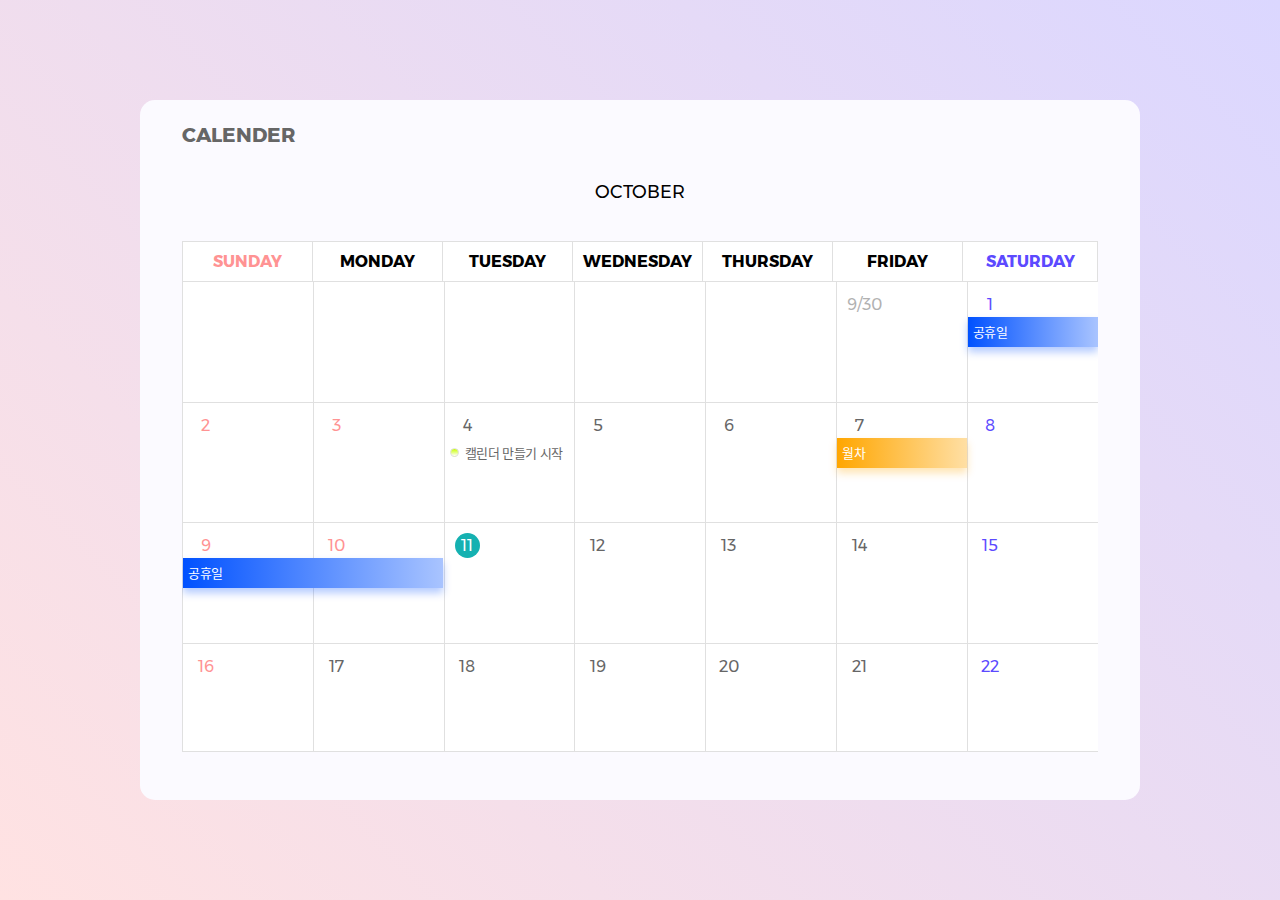
==== calender.html @ e6b6ffdd "commit" ====
<!DOCTYPE html>
<html lang="ko">
<head>
    <meta charset="UTF-8">
    <title>table 예약 캘린더</title>
    <link rel="stylesheet" href="css/style.min.css">
</head>
<body>
    <div class="wrap">
        <div class="inner">
            <h1 class="title">CALENDER</h1>
            <p class="month">OCTOBER</p>
            <table summary="calender">
                <caption>calender</caption>
                <thead>
                    <tr>
                        <th scope="col">SUNDAY</th>
                        <th scope="col">MONDAY</th>
                        <th scope="col">TUESDAY</th>
                        <th scope="col">WEDNESDAY</th>
                        <th scope="col">THURSDAY</th>
                        <th scope="col">FRIDAY</th>
                        <th scope="col">SATURDAY</th>
                    </tr>
                </thead>
                <tbody>
                    <tr>
                        <td></td>
                        <td></td>
                        <td></td>
                        <td></td>
                        <td></td>
                        <td><div><span class="outmonth">9/30</span></div></td>
                        <td>
                            <div class="schedule">
                                <span>1</span>
                                <a href="#none" class="schedule_label day_1">
                                    <p class="type_03">공휴일</p>
                                    <div class="schedule_info">
                                        <p class="schedule_title">공휴일</p>
                                        <p class="date">2022-10-09 ~ 2022-10-10</p>
                                        <span class="note">NOTE</span>
                                        <textarea placeholder="메모를 입력하세요."></textarea>
                                    </div>
                                </a>
                            </div>
                        </td>
                    </tr>
                    <tr>
                        <td><div><span>2</span></div></td>
                        <td>
                            <div>
                                <span class="holiday">3</span>
                            </div>
                        </td>
                        <td>
                            <div class="schedule">
                                <span>4</span>
                                <a href="#none" class="schedule_label day_1">
                                    <p class="type_01">캘린더 만들기 시작</p>
                                    <div class="schedule_info">
                                        <p class="schedule_title">캘린더 만들기 시작</p>
                                        <p class="date">2022-10-04 15:30PM</p>
                                        <span class="note">NOTE</span>
                                        <textarea placeholder="메모를 입력하세요."></textarea>
                                    </div>
                                </a>
                            </div>
                        </td>
                        <td><div><span>5</span></div></td>
                        <td><div><span>6</span></div></td>
                        <td>
                            <div class="schedule">
                                <span>7</span>
                                <a href="#none" class="schedule_label day_1">
                                    <p class="type_02">월차</p>
                                    <div class="schedule_info">
                                        <p class="schedule_title">월차</p>
                                        <p class="date">2022-10-07</p>
                                        <span class="note">NOTE</span>
                                        <textarea placeholder="메모를 입력하세요."></textarea>
                                    </div>
                                </a>
                            </div>
                        </td>
                        <td><div><span>8</span></div></td>
                    </tr>
                    <tr>
                        <td>
                            <div class="schedule">
                                <span>9</span>
                                <a href="#none" class="schedule_label day_2">
                                    <p class="type_03">공휴일</p>
                                    <div class="schedule_info">
                                        <p class="schedule_title">공휴일</p>
                                        <p class="date">2022-10-09 ~ 2022-10-10</p>
                                        <span class="note">NOTE</span>
                                        <textarea placeholder="메모를 입력하세요."></textarea>
                                    </div>
                                </a>
                            </div>
                        </td>
                        <td><div><span class="holiday">10</span></div></td>
                        <td><div><span class="today">11</span></div></td>
                        <td><div><span>12</span></div></td>
                        <td><div><span>13</span></div></td>
                        <td><div><span>14</span></div></td>
                        <td><div><span>15</span></div></td>
                    </tr>
                    <tr>
                        <td><div><span>16</span></div></td>
                        <td><div><span>17</span></div></td>
                        <td><div><span>18</span></div></td>
                        <td><div><span>19</span></div></td>
                        <td><div><span>20</span></div></td>
                        <td><div><span>21</span></div></td>
                        <td><div><span>22</span></div></td>
                    </tr>
                    <tr>
                        <td><div><span>23</span></div></td>
                        <td><div><span>24</span></div></td>
                        <td>
                            <div class="schedule">
                                <span>25</span>
                                <a href="#none" class="schedule_label day_5">
                                    <p class="type_04">아무말</p>
                                    <div class="schedule_info">
                                        <p class="schedule_title">아무말</p>
                                        <p class="date">2022-10-25 ~ 2022-10-31</p>
                                        <span class="note">NOTE</span>
                                        <textarea placeholder="메모를 입력하세요."></textarea>
                                    </div>
                                </a>
                            </div>
                        </td>
                        <td><div><span>26</span></div></td>
                        <td><div><span>27</span></div></td>
                        <td><div><span>28</span></div></td>
                        <td><div><span>29</span></div></td>
                    </tr>
                    <tr>
                        <td>
                            <div class="schedule">
                                <span>30</span>
                                <a href="#none" class="schedule_label day_2">
                                    <p class="type_04">아무말</p>
                                    <div class="schedule_info">
                                        <p class="schedule_title">아무말</p>
                                        <p class="date">2022-10-25 ~ 2022-10-31</p>
                                        <span class="note">NOTE</span>
                                        <textarea placeholder="메모를 입력하세요."></textarea>
                                    </div>
                                </a>
                            </div>
                        </td>
                        <td><div><span>31</span></div></td>
                        <td><div><span class="outmonth">11/1</span></div></td>
                        <td></td>
                        <td></td>
                        <td></td>
                        <td></td>
                    </tr>
                </tbody>
            </table>
        </div>
    </div>
    <script src="js/jquery.min.js"></script>
    <script src="js/script.js"></script>
</body>
</html>
---- css/style.min.css ----
@font-face{font-family:"Montserrat";font-style:normal;font-weight:100;src:url("../fonts/Montserrat-Thin.ttf") format("truetype")}@font-face{font-family:"Montserrat";font-style:normal;font-weight:200;src:url("../fonts/Montserrat-ExtraLight.ttf") format("truetype")}@font-face{font-family:"Montserrat";font-style:normal;font-weight:300;src:url("../fonts/Montserrat-Light.ttf") format("truetype")}@font-face{font-family:"Montserrat";font-style:normal;font-weight:400;src:url("../fonts/Montserrat-Regular.ttf") format("truetype")}@font-face{font-family:"Montserrat";font-style:normal;font-weight:500;src:url("../fonts/Montserrat-Medium.ttf") format("truetype")}@font-face{font-family:"Montserrat";font-style:normal;font-weight:600;src:url("../fonts/Montserrat-SemiBold.ttf") format("truetype")}@font-face{font-family:"Montserrat";font-style:normal;font-weight:700;src:url("../fonts/Montserrat-Bold.ttf") format("truetype")}@font-face{font-family:"Montserrat";font-style:normal;font-weight:800;src:url("../fonts/Montserrat-ExtraBold.ttf") format("truetype")}@font-face{font-family:"Montserrat";font-style:normal;font-weight:900;src:url("../fonts/Montserrat-Black.ttf") format("truetype")}@font-face{font-family:"NotoSansKR";font-style:normal;font-weight:100;src:url("../fonts/NotoSansKR-Thin.woff") format("woff")}@font-face{font-family:"NotoSansKR";font-style:normal;font-weight:300;src:url("../fonts/NotoSansKR-Light.woff") format("woff")}@font-face{font-family:"NotoSansKR";font-style:normal;font-weight:400;src:url("../fonts/NotoSansKR-Regular.woff") format("woff")}@font-face{font-family:"NotoSansKR";font-style:normal;font-weight:500;src:url("../fonts/NotoSansKR-Medium.woff") format("woff")}@font-face{font-family:"NotoSansKR";font-style:normal;font-weight:700;src:url("../fonts/NotoSansKR-Bold.woff") format("woff")}@font-face{font-family:"NotoSansKR";font-style:normal;font-weight:900;src:url("../fonts/NotoSansKR-Black.woff") format("woff")}*{box-sizing:border-box}html,body,div,span,applet,object,iframe,h1,h2,h3,h4,h5,h6,p,blockquote,pre,a,abbr,acronym,address,big,cite,code,del,dfn,em,img,ins,kbd,q,s,samp,small,strike,strong,sub,sup,tt,var,b,u,i,center,dl,dt,dd,ol,ul,li,fieldset,form,label,legend,table,caption,tbody,tfoot,thead,tr,th,td,article,aside,canvas,details,embed,figure,figcaption,footer,header,hgroup,menu,nav,output,ruby,section,summary,time,mark,audio,video,::placeholder,input,select,option,textarea{margin:0;padding:0;border:0;font-family:"Montserrat","NotoSansKR",sans-serif;font-style:normal;vertical-align:baseline}article,aside,details,figcaption,figure,footer,header,hgroup,menu,nav,section{display:block}body{line-height:1;font-size:100%}ol,ul{list-style:none}blockquote,q{quotes:none}blockquote:before,blockquote:after,q:before,q:after{content:"";content:none}table{border-collapse:collapse;border-spacing:0;margin:0}a{text-decoration:none}input:focus,select:focus,textarea:focus{outline:none}.wrap{display:flex;align-items:center;justify-content:center;width:100%;min-width:1000px;height:100vh;background:linear-gradient(45deg, #ffe2e2, #dbd7ff)}.inner{width:1000px;height:700px;padding:25px 42px;background-color:#fbfaff;border-radius:15px;text-align:center}.title{padding-bottom:38px;color:#666;font-size:20px;text-align:left}.month{font-size:18px;padding-bottom:40px}table{width:100%;background-color:#fff}table caption{display:none}table th,table td{border:1px solid #e0e0e0;width:130px}table thead{display:table}table thead th{height:40px;padding:12px 0 0}table thead th:nth-child(1){color:#ff9393}table thead th:nth-child(7){width:135px;color:#5c4aff}tbody{display:block;overflow:auto;width:100%;height:470px;border-bottom:1px solid #e0e0e0}tbody tr{display:table;width:100%}tbody tr:last-child td{border-bottom:0}tbody tr:nth-last-child(1) .schedule_info,tbody tr:nth-last-child(2) .schedule_info{display:none;top:-215px}tbody tr:nth-last-child(1) .schedule_info::after,tbody tr:nth-last-child(2) .schedule_info::after{top:190px;left:20px;border:1px solid #e0e0e0;border-top:0;border-left:0}tbody td{height:120px;padding:10px;border-top:0;text-align:left}tbody td:nth-child(7){border-right:0}tbody td:nth-child(7) span{color:#5c4aff}tbody td:nth-child(7) .schedule_info{left:-80px}tbody td:nth-child(7) .schedule_info::after{left:165px}tbody td:nth-child(1) span{color:#ff9393}tbody::-webkit-scrollbar{width:5px;background-color:#dbd7ff}tbody::-webkit-scrollbar-thumb{height:30%;background:#b4acff;border-radius:10px}.holiday{color:#ff9393}span{display:inline-block;width:25px;height:25px;color:#666;line-height:25px;text-align:center}span.today{position:relative;border-radius:50%;color:#fff;background-color:#15b1b1}span.outmonth{width:100%;text-align:left;opacity:.5}.schedule{position:relative}.schedule .schedule_label{display:block;position:absolute;height:30px;left:-10px;font-size:13px;line-height:30px;letter-spacing:-0.35px}.schedule .schedule_label>p{color:#fff;padding:0 5px}.schedule .schedule_label>p.type_01{position:relative;padding:0 0 0 20px;color:#666}.schedule .schedule_label>p.type_01::before{position:absolute;content:"";width:7px;height:7px;left:5px;top:10px;border:1px solid #e0e0e0;border-radius:50%;background:linear-gradient(#c8ff00, #ffffff)}.schedule .schedule_label>p.type_02{background:linear-gradient(90deg, #ffa600, #ffdfa4);box-shadow:0 5px 8px rgba(255,166,0,.3)}.schedule .schedule_label>p.type_03{background:linear-gradient(90deg, #0051ff, #a9c4ff);box-shadow:0 5px 8px rgba(0,81,255,.3)}.schedule .schedule_label>p.type_04{background:linear-gradient(90deg, #5900ff, #d376ff);box-shadow:0 5px 8px rgba(89,0,255,.3)}.schedule .schedule_label.day_1{width:130px}.schedule .schedule_label.day_2{width:260px}.schedule .schedule_label.day_3{width:390px}.schedule .schedule_label.day_4{width:520px}.schedule .schedule_label.day_5{width:650px}.schedule .schedule_label.day_6{width:780px}.schedule .schedule_label.day_7{width:910px}.schedule .schedule_label:hover .schedule_info,.schedule .schedule_label:focus .schedule_info{display:block}.schedule .schedule_info{display:none;position:absolute;width:200px;height:200px;top:45px;left:10px;padding:20px 10px;border-radius:10px;border:1px solid #e0e0e0;color:#666;line-height:1;background-color:#fefefe;box-shadow:0 5px 8px rgba(0,0,0,.3);z-index:100}.schedule .schedule_info::after{content:"";position:absolute;width:15px;height:15px;top:-9px;left:20px;border:1px solid #e0e0e0;border-bottom:0;border-right:0;transform:rotate(45deg);background-color:#fefefe}.schedule .schedule_info .schedule_title{font-size:15px;font-weight:bold}.schedule .schedule_info .date{padding-top:5px;font-size:12px}.schedule .schedule_info .note{margin-top:10px;font-size:12px;font-weight:500;color:#666}.schedule .schedule_info textarea{width:100%;height:90px;padding:5px;border:1px solid #e0e0e0;font-size:12px;resize:none}.schedule .schedule_info textarea::placeholder{color:#999}.schedule .schedule_info textarea::-webkit-scrollbar{width:5px;background-color:#f1f1f1}.schedule .schedule_info textarea::-webkit-scrollbar-thumb{height:30%;background:#b6b6b6;border-radius:10px}
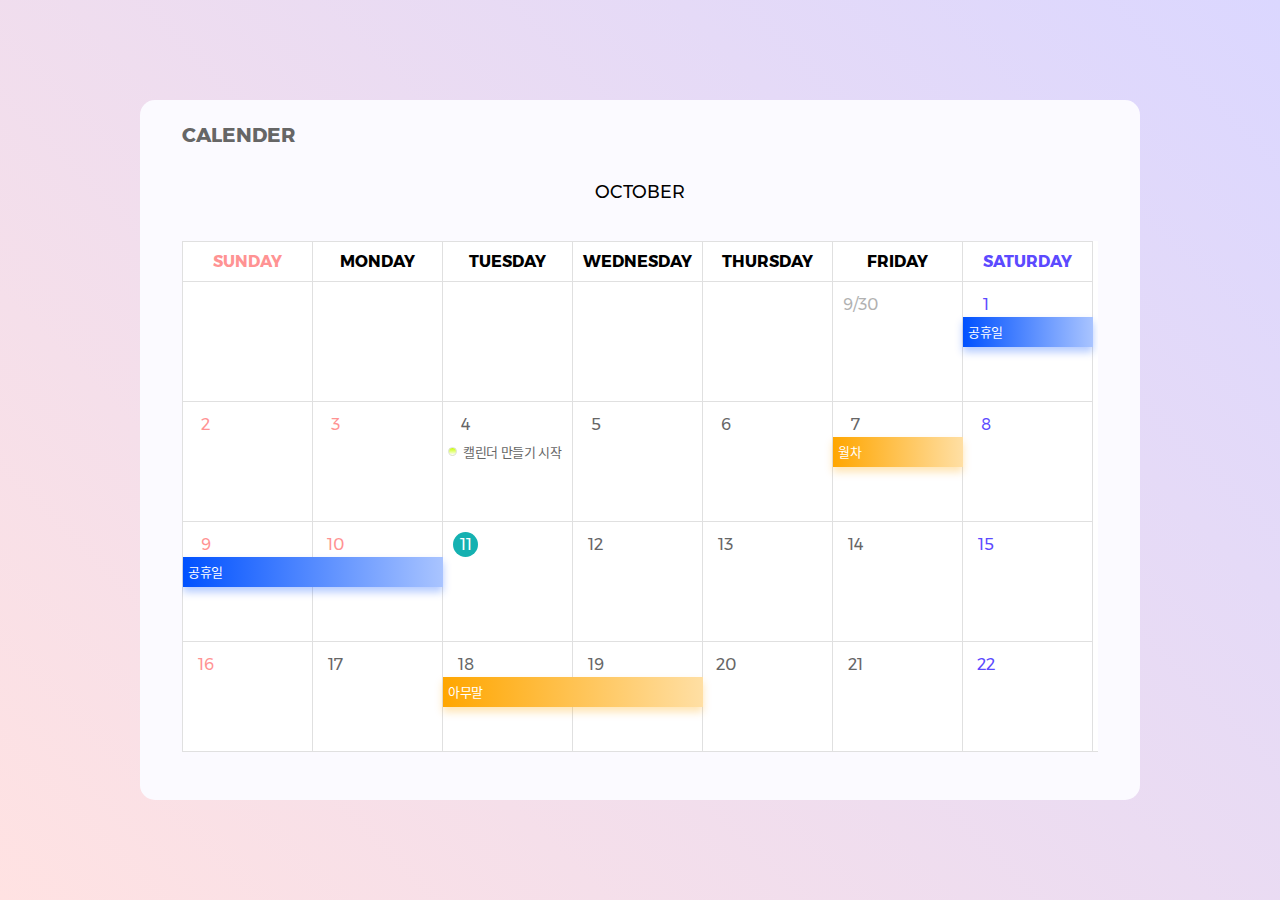
==== commit 5161b08d: "commit" ====
--- a/calender.html
+++ b/calender.html
@@ -30,12 +30,12 @@
                         <td></td>
                         <td></td>
                         <td></td>
-                        <td><div><span class="outmonth">9/30</span></div></td>
+                        <td><div><span class="another_month">9/30</span></div></td>
                         <td>
                             <div class="schedule">
                                 <span>1</span>
                                 <a href="#none" class="schedule_label day_1">
-                                    <p class="type_03">공휴일</p>
+                                    <p class="color_03">공휴일</p>
                                     <div class="schedule_info">
                                         <p class="schedule_title">공휴일</p>
                                         <p class="date">2022-10-09 ~ 2022-10-10</p>
@@ -57,7 +57,7 @@
                             <div class="schedule">
                                 <span>4</span>
                                 <a href="#none" class="schedule_label day_1">
-                                    <p class="type_01">캘린더 만들기 시작</p>
+                                    <p class="color_01">캘린더 만들기 시작</p>
                                     <div class="schedule_info">
                                         <p class="schedule_title">캘린더 만들기 시작</p>
                                         <p class="date">2022-10-04 15:30PM</p>
@@ -73,7 +73,7 @@
                             <div class="schedule">
                                 <span>7</span>
                                 <a href="#none" class="schedule_label day_1">
-                                    <p class="type_02">월차</p>
+                                    <p class="color_02">월차</p>
                                     <div class="schedule_info">
                                         <p class="schedule_title">월차</p>
                                         <p class="date">2022-10-07</p>
@@ -90,7 +90,7 @@
                             <div class="schedule">
                                 <span>9</span>
                                 <a href="#none" class="schedule_label day_2">
-                                    <p class="type_03">공휴일</p>
+                                    <p class="color_03">공휴일</p>
                                     <div class="schedule_info">
                                         <p class="schedule_title">공휴일</p>
                                         <p class="date">2022-10-09 ~ 2022-10-10</p>
@@ -110,7 +110,20 @@
                     <tr>
                         <td><div><span>16</span></div></td>
                         <td><div><span>17</span></div></td>
-                        <td><div><span>18</span></div></td>
+                        <td>
+                            <div class="schedule">
+                                <span>18</span>
+                                <a href="#none" class="schedule_label day_2">
+                                    <p class="color_02">아무말</p>
+                                    <div class="schedule_info">
+                                        <p class="schedule_title">아무말</p>
+                                        <p class="date">2022-10-18 ~ 2022-10-19</p>
+                                        <span class="note">NOTE</span>
+                                        <textarea placeholder="메모를 입력하세요."></textarea>
+                                    </div>
+                                </a>
+                            </div>
+                        </td>
                         <td><div><span>19</span></div></td>
                         <td><div><span>20</span></div></td>
                         <td><div><span>21</span></div></td>
@@ -123,7 +136,7 @@
                             <div class="schedule">
                                 <span>25</span>
                                 <a href="#none" class="schedule_label day_5">
-                                    <p class="type_04">아무말</p>
+                                    <p class="color_04">아무말</p>
                                     <div class="schedule_info">
                                         <p class="schedule_title">아무말</p>
                                         <p class="date">2022-10-25 ~ 2022-10-31</p>
@@ -143,7 +156,7 @@
                             <div class="schedule">
                                 <span>30</span>
                                 <a href="#none" class="schedule_label day_2">
-                                    <p class="type_04">아무말</p>
+                                    <p class="color_04">아무말</p>
                                     <div class="schedule_info">
                                         <p class="schedule_title">아무말</p>
                                         <p class="date">2022-10-25 ~ 2022-10-31</p>
@@ -154,7 +167,7 @@
                             </div>
                         </td>
                         <td><div><span>31</span></div></td>
-                        <td><div><span class="outmonth">11/1</span></div></td>
+                        <td><div><span class="another_month">11/1</span></div></td>
                         <td></td>
                         <td></td>
                         <td></td>
@@ -164,7 +177,5 @@
             </table>
         </div>
     </div>
-    <script src="js/jquery.min.js"></script>
-    <script src="js/script.js"></script>
 </body>
 </html>--- a/css/style.min.css
+++ b/css/style.min.css
@@ -1 +1 @@
-@font-face{font-family:"Montserrat";font-style:normal;font-weight:100;src:url("../fonts/Montserrat-Thin.ttf") format("truetype")}@font-face{font-family:"Montserrat";font-style:normal;font-weight:200;src:url("../fonts/Montserrat-ExtraLight.ttf") format("truetype")}@font-face{font-family:"Montserrat";font-style:normal;font-weight:300;src:url("../fonts/Montserrat-Light.ttf") format("truetype")}@font-face{font-family:"Montserrat";font-style:normal;font-weight:400;src:url("../fonts/Montserrat-Regular.ttf") format("truetype")}@font-face{font-family:"Montserrat";font-style:normal;font-weight:500;src:url("../fonts/Montserrat-Medium.ttf") format("truetype")}@font-face{font-family:"Montserrat";font-style:normal;font-weight:600;src:url("../fonts/Montserrat-SemiBold.ttf") format("truetype")}@font-face{font-family:"Montserrat";font-style:normal;font-weight:700;src:url("../fonts/Montserrat-Bold.ttf") format("truetype")}@font-face{font-family:"Montserrat";font-style:normal;font-weight:800;src:url("../fonts/Montserrat-ExtraBold.ttf") format("truetype")}@font-face{font-family:"Montserrat";font-style:normal;font-weight:900;src:url("../fonts/Montserrat-Black.ttf") format("truetype")}@font-face{font-family:"NotoSansKR";font-style:normal;font-weight:100;src:url("../fonts/NotoSansKR-Thin.woff") format("woff")}@font-face{font-family:"NotoSansKR";font-style:normal;font-weight:300;src:url("../fonts/NotoSansKR-Light.woff") format("woff")}@font-face{font-family:"NotoSansKR";font-style:normal;font-weight:400;src:url("../fonts/NotoSansKR-Regular.woff") format("woff")}@font-face{font-family:"NotoSansKR";font-style:normal;font-weight:500;src:url("../fonts/NotoSansKR-Medium.woff") format("woff")}@font-face{font-family:"NotoSansKR";font-style:normal;font-weight:700;src:url("../fonts/NotoSansKR-Bold.woff") format("woff")}@font-face{font-family:"NotoSansKR";font-style:normal;font-weight:900;src:url("../fonts/NotoSansKR-Black.woff") format("woff")}*{box-sizing:border-box}html,body,div,span,applet,object,iframe,h1,h2,h3,h4,h5,h6,p,blockquote,pre,a,abbr,acronym,address,big,cite,code,del,dfn,em,img,ins,kbd,q,s,samp,small,strike,strong,sub,sup,tt,var,b,u,i,center,dl,dt,dd,ol,ul,li,fieldset,form,label,legend,table,caption,tbody,tfoot,thead,tr,th,td,article,aside,canvas,details,embed,figure,figcaption,footer,header,hgroup,menu,nav,output,ruby,section,summary,time,mark,audio,video,::placeholder,input,select,option,textarea{margin:0;padding:0;border:0;font-family:"Montserrat","NotoSansKR",sans-serif;font-style:normal;vertical-align:baseline}article,aside,details,figcaption,figure,footer,header,hgroup,menu,nav,section{display:block}body{line-height:1;font-size:100%}ol,ul{list-style:none}blockquote,q{quotes:none}blockquote:before,blockquote:after,q:before,q:after{content:"";content:none}table{border-collapse:collapse;border-spacing:0;margin:0}a{text-decoration:none}input:focus,select:focus,textarea:focus{outline:none}.wrap{display:flex;align-items:center;justify-content:center;width:100%;min-width:1000px;height:100vh;background:linear-gradient(45deg, #ffe2e2, #dbd7ff)}.inner{width:1000px;height:700px;padding:25px 42px;background-color:#fbfaff;border-radius:15px;text-align:center}.title{padding-bottom:38px;color:#666;font-size:20px;text-align:left}.month{font-size:18px;padding-bottom:40px}table{width:100%;background-color:#fff}table caption{display:none}table th,table td{border:1px solid #e0e0e0;width:130px}table thead{display:table}table thead th{height:40px;padding:12px 0 0}table thead th:nth-child(1){color:#ff9393}table thead th:nth-child(7){width:135px;color:#5c4aff}tbody{display:block;overflow:auto;width:100%;height:470px;border-bottom:1px solid #e0e0e0}tbody tr{display:table;width:100%}tbody tr:last-child td{border-bottom:0}tbody tr:nth-last-child(1) .schedule_info,tbody tr:nth-last-child(2) .schedule_info{display:none;top:-215px}tbody tr:nth-last-child(1) .schedule_info::after,tbody tr:nth-last-child(2) .schedule_info::after{top:190px;left:20px;border:1px solid #e0e0e0;border-top:0;border-left:0}tbody td{height:120px;padding:10px;border-top:0;text-align:left}tbody td:nth-child(7){border-right:0}tbody td:nth-child(7) span{color:#5c4aff}tbody td:nth-child(7) .schedule_info{left:-80px}tbody td:nth-child(7) .schedule_info::after{left:165px}tbody td:nth-child(1) span{color:#ff9393}tbody::-webkit-scrollbar{width:5px;background-color:#dbd7ff}tbody::-webkit-scrollbar-thumb{height:30%;background:#b4acff;border-radius:10px}.holiday{color:#ff9393}span{display:inline-block;width:25px;height:25px;color:#666;line-height:25px;text-align:center}span.today{position:relative;border-radius:50%;color:#fff;background-color:#15b1b1}span.outmonth{width:100%;text-align:left;opacity:.5}.schedule{position:relative}.schedule .schedule_label{display:block;position:absolute;height:30px;left:-10px;font-size:13px;line-height:30px;letter-spacing:-0.35px}.schedule .schedule_label>p{color:#fff;padding:0 5px}.schedule .schedule_label>p.type_01{position:relative;padding:0 0 0 20px;color:#666}.schedule .schedule_label>p.type_01::before{position:absolute;content:"";width:7px;height:7px;left:5px;top:10px;border:1px solid #e0e0e0;border-radius:50%;background:linear-gradient(#c8ff00, #ffffff)}.schedule .schedule_label>p.type_02{background:linear-gradient(90deg, #ffa600, #ffdfa4);box-shadow:0 5px 8px rgba(255,166,0,.3)}.schedule .schedule_label>p.type_03{background:linear-gradient(90deg, #0051ff, #a9c4ff);box-shadow:0 5px 8px rgba(0,81,255,.3)}.schedule .schedule_label>p.type_04{background:linear-gradient(90deg, #5900ff, #d376ff);box-shadow:0 5px 8px rgba(89,0,255,.3)}.schedule .schedule_label.day_1{width:130px}.schedule .schedule_label.day_2{width:260px}.schedule .schedule_label.day_3{width:390px}.schedule .schedule_label.day_4{width:520px}.schedule .schedule_label.day_5{width:650px}.schedule .schedule_label.day_6{width:780px}.schedule .schedule_label.day_7{width:910px}.schedule .schedule_label:hover .schedule_info,.schedule .schedule_label:focus .schedule_info{display:block}.schedule .schedule_info{display:none;position:absolute;width:200px;height:200px;top:45px;left:10px;padding:20px 10px;border-radius:10px;border:1px solid #e0e0e0;color:#666;line-height:1;background-color:#fefefe;box-shadow:0 5px 8px rgba(0,0,0,.3);z-index:100}.schedule .schedule_info::after{content:"";position:absolute;width:15px;height:15px;top:-9px;left:20px;border:1px solid #e0e0e0;border-bottom:0;border-right:0;transform:rotate(45deg);background-color:#fefefe}.schedule .schedule_info .schedule_title{font-size:15px;font-weight:bold}.schedule .schedule_info .date{padding-top:5px;font-size:12px}.schedule .schedule_info .note{margin-top:10px;font-size:12px;font-weight:500;color:#666}.schedule .schedule_info textarea{width:100%;height:90px;padding:5px;border:1px solid #e0e0e0;font-size:12px;resize:none}.schedule .schedule_info textarea::placeholder{color:#999}.schedule .schedule_info textarea::-webkit-scrollbar{width:5px;background-color:#f1f1f1}.schedule .schedule_info textarea::-webkit-scrollbar-thumb{height:30%;background:#b6b6b6;border-radius:10px}+@font-face{font-family:"Montserrat";font-style:normal;font-weight:100;src:url("../fonts/Montserrat-Thin.ttf") format("truetype")}@font-face{font-family:"Montserrat";font-style:normal;font-weight:200;src:url("../fonts/Montserrat-ExtraLight.ttf") format("truetype")}@font-face{font-family:"Montserrat";font-style:normal;font-weight:300;src:url("../fonts/Montserrat-Light.ttf") format("truetype")}@font-face{font-family:"Montserrat";font-style:normal;font-weight:400;src:url("../fonts/Montserrat-Regular.ttf") format("truetype")}@font-face{font-family:"Montserrat";font-style:normal;font-weight:500;src:url("../fonts/Montserrat-Medium.ttf") format("truetype")}@font-face{font-family:"Montserrat";font-style:normal;font-weight:600;src:url("../fonts/Montserrat-SemiBold.ttf") format("truetype")}@font-face{font-family:"Montserrat";font-style:normal;font-weight:700;src:url("../fonts/Montserrat-Bold.ttf") format("truetype")}@font-face{font-family:"Montserrat";font-style:normal;font-weight:800;src:url("../fonts/Montserrat-ExtraBold.ttf") format("truetype")}@font-face{font-family:"Montserrat";font-style:normal;font-weight:900;src:url("../fonts/Montserrat-Black.ttf") format("truetype")}@font-face{font-family:"NotoSansKR";font-style:normal;font-weight:100;src:url("../fonts/NotoSansKR-Thin.woff") format("woff")}@font-face{font-family:"NotoSansKR";font-style:normal;font-weight:300;src:url("../fonts/NotoSansKR-Light.woff") format("woff")}@font-face{font-family:"NotoSansKR";font-style:normal;font-weight:400;src:url("../fonts/NotoSansKR-Regular.woff") format("woff")}@font-face{font-family:"NotoSansKR";font-style:normal;font-weight:500;src:url("../fonts/NotoSansKR-Medium.woff") format("woff")}@font-face{font-family:"NotoSansKR";font-style:normal;font-weight:700;src:url("../fonts/NotoSansKR-Bold.woff") format("woff")}@font-face{font-family:"NotoSansKR";font-style:normal;font-weight:900;src:url("../fonts/NotoSansKR-Black.woff") format("woff")}*{box-sizing:border-box}html,body,div,span,applet,object,iframe,h1,h2,h3,h4,h5,h6,p,blockquote,pre,a,abbr,acronym,address,big,cite,code,del,dfn,em,img,ins,kbd,q,s,samp,small,strike,strong,sub,sup,tt,var,b,u,i,center,dl,dt,dd,ol,ul,li,fieldset,form,label,legend,table,caption,tbody,tfoot,thead,tr,th,td,article,aside,canvas,details,embed,figure,figcaption,footer,header,hgroup,menu,nav,output,ruby,section,summary,time,mark,audio,video,::placeholder,input,select,option,textarea{margin:0;padding:0;border:0;font-family:"Montserrat","NotoSansKR",sans-serif;font-style:normal;vertical-align:baseline}article,aside,details,figcaption,figure,footer,header,hgroup,menu,nav,section{display:block}body{line-height:1;font-size:100%}ol,ul{list-style:none}blockquote,q{quotes:none}blockquote:before,blockquote:after,q:before,q:after{content:"";content:none}table{border-collapse:collapse;border-spacing:0;margin:0}a{text-decoration:none}input:focus,select:focus,textarea:focus{outline:none}.wrap{display:flex;align-items:center;justify-content:center;width:100%;min-width:1000px;height:100vh;background:linear-gradient(45deg, #ffe2e2, #dbd7ff)}.inner{width:1000px;height:700px;padding:25px 42px;background-color:#fbfaff;border-radius:15px;text-align:center}.title{padding-bottom:38px;color:#666;font-size:20px;text-align:left}.month{font-size:18px;padding-bottom:40px}table{width:100%;background-color:#fff}table caption{display:none}table th,table td{border:1px solid #e0e0e0;width:130px}table thead{display:table}table thead th{height:40px;padding:12px 0 0}table thead th:nth-child(1){color:#ff9393}table thead th:nth-child(7){color:#5c4aff}tbody{display:block;overflow:auto;width:100%;height:470px;border-bottom:1px solid #e0e0e0;scrollbar-color:#b4acff #dbd7ff;scrollbar-width:thin}tbody tr{display:table;height:120px}tbody tr:last-child td{border-bottom:0}tbody tr:nth-last-child(1) .schedule_info,tbody tr:nth-last-child(2) .schedule_info{display:none;top:-215px}tbody tr:nth-last-child(1) .schedule_info::after,tbody tr:nth-last-child(2) .schedule_info::after{top:190px;left:20px;border:1px solid #e0e0e0;border-top:0;border-left:0}tbody td{padding:10px;border-top:0;text-align:left}tbody td:nth-child(7) span{color:#5c4aff}tbody td:nth-child(7) .schedule_info{left:-80px}tbody td:nth-child(7) .schedule_info::after{left:165px}tbody td:nth-child(1) span{color:#ff9393}tbody::-webkit-scrollbar{width:5px;background-color:#dbd7ff}tbody::-webkit-scrollbar-thumb{height:30%;background:#b4acff;border-radius:10px}.holiday{color:#ff9393}span{display:inline-block;width:25px;height:25px;color:#666;line-height:25px;text-align:center}span.today{position:relative;border-radius:50%;color:#fff;background-color:#15b1b1}span.another_month{width:100%;text-align:left;opacity:.5}.schedule{position:relative}.schedule .schedule_label{display:block;position:absolute;height:30px;left:-10px;font-size:13px;line-height:30px;letter-spacing:-0.35px}.schedule .schedule_label>p{color:#fff;padding:0 5px}.schedule .schedule_label>p.color_01{position:relative;padding:0 0 0 20px;color:#666}.schedule .schedule_label>p.color_01::before{position:absolute;content:"";width:7px;height:7px;left:5px;top:10px;border:1px solid #e0e0e0;border-radius:50%;background:linear-gradient(#c8ff00, #ffffff)}.schedule .schedule_label>p.color_02{background:linear-gradient(90deg, #ffa600, #ffdfa4);box-shadow:0 5px 8px rgba(255,166,0,.3)}.schedule .schedule_label>p.color_03{background:linear-gradient(90deg, #0051ff, #a9c4ff);box-shadow:0 5px 8px rgba(0,81,255,.3)}.schedule .schedule_label>p.color_04{background:linear-gradient(90deg, #5900ff, #d376ff);box-shadow:0 5px 8px rgba(89,0,255,.3)}.schedule .schedule_label.day_1{width:130px}.schedule .schedule_label.day_2{width:260px}.schedule .schedule_label.day_3{width:390px}.schedule .schedule_label.day_4{width:520px}.schedule .schedule_label.day_5{width:650px}.schedule .schedule_label.day_6{width:780px}.schedule .schedule_label.day_7{width:910px}.schedule .schedule_label:hover .schedule_info,.schedule .schedule_label:focus .schedule_info{display:block}.schedule .schedule_info{display:none;position:absolute;width:200px;height:200px;top:45px;left:10px;padding:20px 10px;border-radius:10px;border:1px solid #e0e0e0;color:#666;line-height:1;background-color:#fefefe;box-shadow:0 5px 8px rgba(0,0,0,.3);z-index:100}.schedule .schedule_info::after{content:"";position:absolute;width:15px;height:15px;top:-9px;left:20px;border:1px solid #e0e0e0;border-bottom:0;border-right:0;transform:rotate(45deg);background-color:#fefefe}.schedule .schedule_info .schedule_title{font-size:15px;font-weight:bold}.schedule .schedule_info .date{padding-top:5px;font-size:12px}.schedule .schedule_info .note{margin-top:10px;font-size:12px;font-weight:500;color:#666}.schedule .schedule_info textarea{width:100%;height:90px;padding:5px;border:1px solid #e0e0e0;font-size:12px;resize:none;scrollbar-color:#b6b6b6 #f1f1f1;scrollbar-width:thin}.schedule .schedule_info textarea::placeholder{color:#999}.schedule .schedule_info textarea::-webkit-scrollbar{width:5px;background-color:#f1f1f1}.schedule .schedule_info textarea::-webkit-scrollbar-thumb{height:30%;background:#b6b6b6;border-radius:10px}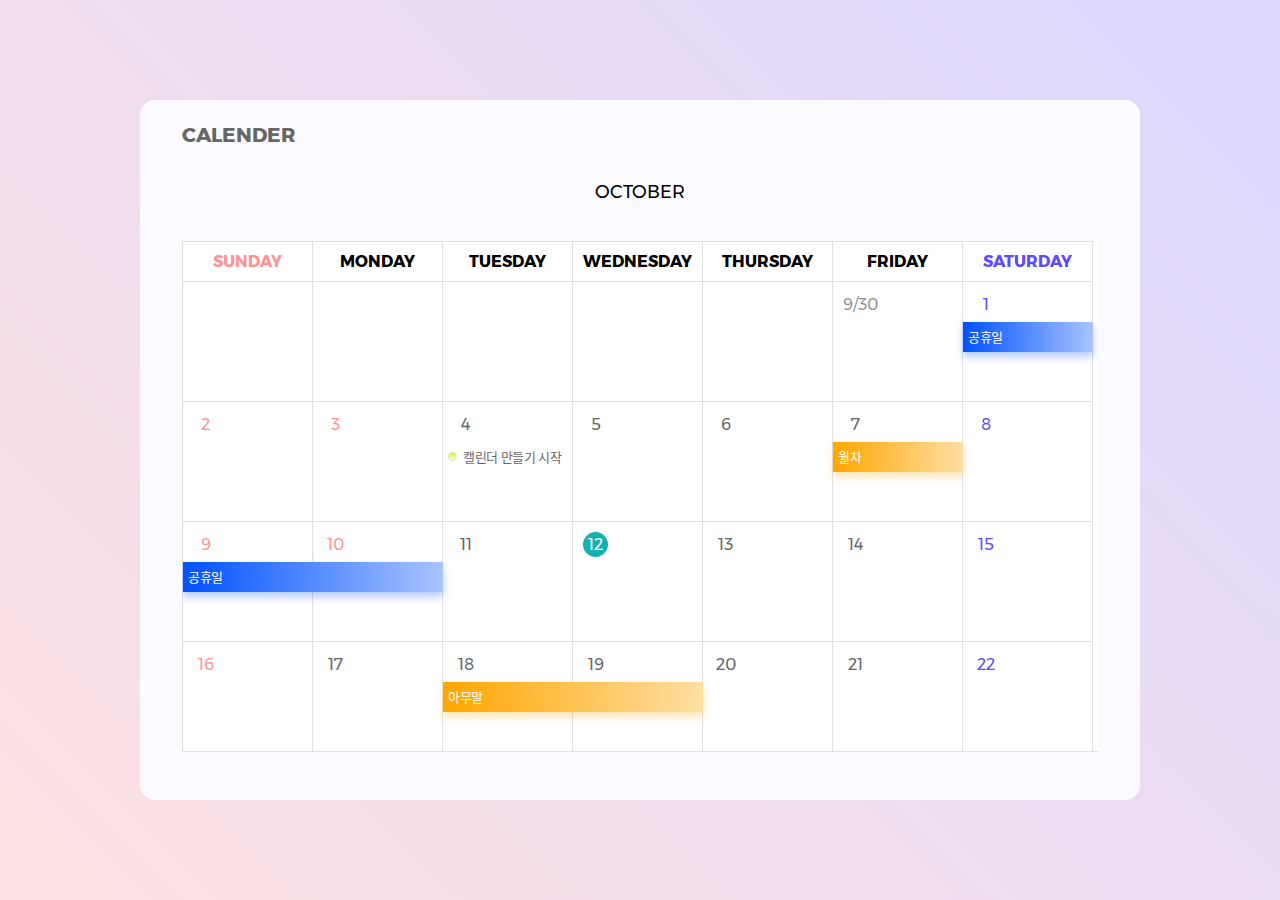
==== commit b231da5f: "commit" ====
--- a/calender.html
+++ b/calender.html
@@ -30,7 +30,7 @@
                         <td></td>
                         <td></td>
                         <td></td>
-                        <td><div><span class="another_month">9/30</span></div></td>
+                        <td><div class="another_month"><span>9/30</span></div></td>
                         <td>
                             <div class="schedule">
                                 <span>1</span>
@@ -101,8 +101,8 @@
                             </div>
                         </td>
                         <td><div><span class="holiday">10</span></div></td>
-                        <td><div><span class="today">11</span></div></td>
-                        <td><div><span>12</span></div></td>
+                        <td><div><span>11</span></div></td>
+                        <td><div><span class="today">12</span></div></td>
                         <td><div><span>13</span></div></td>
                         <td><div><span>14</span></div></td>
                         <td><div><span>15</span></div></td>
@@ -167,7 +167,20 @@
                             </div>
                         </td>
                         <td><div><span>31</span></div></td>
-                        <td><div><span class="another_month">11/1</span></div></td>
+                        <td>
+                            <div class="schedule another_month">
+                                <span>11/1</span>
+                                <a href="#none" class="schedule_label day_1">
+                                    <p class="color_01">다음달 일정</p>
+                                    <div class="schedule_info">
+                                        <p class="schedule_title">다음달 일정</p>
+                                        <p class="date">2022-11-1 9:11AM</p>
+                                        <span class="note">NOTE</span>
+                                        <textarea placeholder="메모를 입력하세요."></textarea>
+                                    </div>
+                                </a>
+                            </div>
+                        </td>
                         <td></td>
                         <td></td>
                         <td></td>
--- a/css/style.min.css
+++ b/css/style.min.css
@@ -1 +1 @@
-@font-face{font-family:"Montserrat";font-style:normal;font-weight:100;src:url("../fonts/Montserrat-Thin.ttf") format("truetype")}@font-face{font-family:"Montserrat";font-style:normal;font-weight:200;src:url("../fonts/Montserrat-ExtraLight.ttf") format("truetype")}@font-face{font-family:"Montserrat";font-style:normal;font-weight:300;src:url("../fonts/Montserrat-Light.ttf") format("truetype")}@font-face{font-family:"Montserrat";font-style:normal;font-weight:400;src:url("../fonts/Montserrat-Regular.ttf") format("truetype")}@font-face{font-family:"Montserrat";font-style:normal;font-weight:500;src:url("../fonts/Montserrat-Medium.ttf") format("truetype")}@font-face{font-family:"Montserrat";font-style:normal;font-weight:600;src:url("../fonts/Montserrat-SemiBold.ttf") format("truetype")}@font-face{font-family:"Montserrat";font-style:normal;font-weight:700;src:url("../fonts/Montserrat-Bold.ttf") format("truetype")}@font-face{font-family:"Montserrat";font-style:normal;font-weight:800;src:url("../fonts/Montserrat-ExtraBold.ttf") format("truetype")}@font-face{font-family:"Montserrat";font-style:normal;font-weight:900;src:url("../fonts/Montserrat-Black.ttf") format("truetype")}@font-face{font-family:"NotoSansKR";font-style:normal;font-weight:100;src:url("../fonts/NotoSansKR-Thin.woff") format("woff")}@font-face{font-family:"NotoSansKR";font-style:normal;font-weight:300;src:url("../fonts/NotoSansKR-Light.woff") format("woff")}@font-face{font-family:"NotoSansKR";font-style:normal;font-weight:400;src:url("../fonts/NotoSansKR-Regular.woff") format("woff")}@font-face{font-family:"NotoSansKR";font-style:normal;font-weight:500;src:url("../fonts/NotoSansKR-Medium.woff") format("woff")}@font-face{font-family:"NotoSansKR";font-style:normal;font-weight:700;src:url("../fonts/NotoSansKR-Bold.woff") format("woff")}@font-face{font-family:"NotoSansKR";font-style:normal;font-weight:900;src:url("../fonts/NotoSansKR-Black.woff") format("woff")}*{box-sizing:border-box}html,body,div,span,applet,object,iframe,h1,h2,h3,h4,h5,h6,p,blockquote,pre,a,abbr,acronym,address,big,cite,code,del,dfn,em,img,ins,kbd,q,s,samp,small,strike,strong,sub,sup,tt,var,b,u,i,center,dl,dt,dd,ol,ul,li,fieldset,form,label,legend,table,caption,tbody,tfoot,thead,tr,th,td,article,aside,canvas,details,embed,figure,figcaption,footer,header,hgroup,menu,nav,output,ruby,section,summary,time,mark,audio,video,::placeholder,input,select,option,textarea{margin:0;padding:0;border:0;font-family:"Montserrat","NotoSansKR",sans-serif;font-style:normal;vertical-align:baseline}article,aside,details,figcaption,figure,footer,header,hgroup,menu,nav,section{display:block}body{line-height:1;font-size:100%}ol,ul{list-style:none}blockquote,q{quotes:none}blockquote:before,blockquote:after,q:before,q:after{content:"";content:none}table{border-collapse:collapse;border-spacing:0;margin:0}a{text-decoration:none}input:focus,select:focus,textarea:focus{outline:none}.wrap{display:flex;align-items:center;justify-content:center;width:100%;min-width:1000px;height:100vh;background:linear-gradient(45deg, #ffe2e2, #dbd7ff)}.inner{width:1000px;height:700px;padding:25px 42px;background-color:#fbfaff;border-radius:15px;text-align:center}.title{padding-bottom:38px;color:#666;font-size:20px;text-align:left}.month{font-size:18px;padding-bottom:40px}table{width:100%;background-color:#fff}table caption{display:none}table th,table td{border:1px solid #e0e0e0;width:130px}table thead{display:table}table thead th{height:40px;padding:12px 0 0}table thead th:nth-child(1){color:#ff9393}table thead th:nth-child(7){color:#5c4aff}tbody{display:block;overflow:auto;width:100%;height:470px;border-bottom:1px solid #e0e0e0;scrollbar-color:#b4acff #dbd7ff;scrollbar-width:thin}tbody tr{display:table;height:120px}tbody tr:last-child td{border-bottom:0}tbody tr:nth-last-child(1) .schedule_info,tbody tr:nth-last-child(2) .schedule_info{display:none;top:-215px}tbody tr:nth-last-child(1) .schedule_info::after,tbody tr:nth-last-child(2) .schedule_info::after{top:190px;left:20px;border:1px solid #e0e0e0;border-top:0;border-left:0}tbody td{padding:10px;border-top:0;text-align:left}tbody td:nth-child(7) span{color:#5c4aff}tbody td:nth-child(7) .schedule_info{left:-80px}tbody td:nth-child(7) .schedule_info::after{left:165px}tbody td:nth-child(1) span{color:#ff9393}tbody::-webkit-scrollbar{width:5px;background-color:#dbd7ff}tbody::-webkit-scrollbar-thumb{height:30%;background:#b4acff;border-radius:10px}.holiday{color:#ff9393}span{display:inline-block;width:25px;height:25px;color:#666;line-height:25px;text-align:center}span.today{position:relative;border-radius:50%;color:#fff;background-color:#15b1b1}span.another_month{width:100%;text-align:left;opacity:.5}.schedule{position:relative}.schedule .schedule_label{display:block;position:absolute;height:30px;left:-10px;font-size:13px;line-height:30px;letter-spacing:-0.35px}.schedule .schedule_label>p{color:#fff;padding:0 5px}.schedule .schedule_label>p.color_01{position:relative;padding:0 0 0 20px;color:#666}.schedule .schedule_label>p.color_01::before{position:absolute;content:"";width:7px;height:7px;left:5px;top:10px;border:1px solid #e0e0e0;border-radius:50%;background:linear-gradient(#c8ff00, #ffffff)}.schedule .schedule_label>p.color_02{background:linear-gradient(90deg, #ffa600, #ffdfa4);box-shadow:0 5px 8px rgba(255,166,0,.3)}.schedule .schedule_label>p.color_03{background:linear-gradient(90deg, #0051ff, #a9c4ff);box-shadow:0 5px 8px rgba(0,81,255,.3)}.schedule .schedule_label>p.color_04{background:linear-gradient(90deg, #5900ff, #d376ff);box-shadow:0 5px 8px rgba(89,0,255,.3)}.schedule .schedule_label.day_1{width:130px}.schedule .schedule_label.day_2{width:260px}.schedule .schedule_label.day_3{width:390px}.schedule .schedule_label.day_4{width:520px}.schedule .schedule_label.day_5{width:650px}.schedule .schedule_label.day_6{width:780px}.schedule .schedule_label.day_7{width:910px}.schedule .schedule_label:hover .schedule_info,.schedule .schedule_label:focus .schedule_info{display:block}.schedule .schedule_info{display:none;position:absolute;width:200px;height:200px;top:45px;left:10px;padding:20px 10px;border-radius:10px;border:1px solid #e0e0e0;color:#666;line-height:1;background-color:#fefefe;box-shadow:0 5px 8px rgba(0,0,0,.3);z-index:100}.schedule .schedule_info::after{content:"";position:absolute;width:15px;height:15px;top:-9px;left:20px;border:1px solid #e0e0e0;border-bottom:0;border-right:0;transform:rotate(45deg);background-color:#fefefe}.schedule .schedule_info .schedule_title{font-size:15px;font-weight:bold}.schedule .schedule_info .date{padding-top:5px;font-size:12px}.schedule .schedule_info .note{margin-top:10px;font-size:12px;font-weight:500;color:#666}.schedule .schedule_info textarea{width:100%;height:90px;padding:5px;border:1px solid #e0e0e0;font-size:12px;resize:none;scrollbar-color:#b6b6b6 #f1f1f1;scrollbar-width:thin}.schedule .schedule_info textarea::placeholder{color:#999}.schedule .schedule_info textarea::-webkit-scrollbar{width:5px;background-color:#f1f1f1}.schedule .schedule_info textarea::-webkit-scrollbar-thumb{height:30%;background:#b6b6b6;border-radius:10px}+@font-face{font-family:"Montserrat";font-style:normal;font-weight:100;src:url("../fonts/Montserrat-Thin.ttf") format("truetype")}@font-face{font-family:"Montserrat";font-style:normal;font-weight:200;src:url("../fonts/Montserrat-ExtraLight.ttf") format("truetype")}@font-face{font-family:"Montserrat";font-style:normal;font-weight:300;src:url("../fonts/Montserrat-Light.ttf") format("truetype")}@font-face{font-family:"Montserrat";font-style:normal;font-weight:400;src:url("../fonts/Montserrat-Regular.ttf") format("truetype")}@font-face{font-family:"Montserrat";font-style:normal;font-weight:500;src:url("../fonts/Montserrat-Medium.ttf") format("truetype")}@font-face{font-family:"Montserrat";font-style:normal;font-weight:600;src:url("../fonts/Montserrat-SemiBold.ttf") format("truetype")}@font-face{font-family:"Montserrat";font-style:normal;font-weight:700;src:url("../fonts/Montserrat-Bold.ttf") format("truetype")}@font-face{font-family:"Montserrat";font-style:normal;font-weight:800;src:url("../fonts/Montserrat-ExtraBold.ttf") format("truetype")}@font-face{font-family:"Montserrat";font-style:normal;font-weight:900;src:url("../fonts/Montserrat-Black.ttf") format("truetype")}@font-face{font-family:"NotoSansKR";font-style:normal;font-weight:100;src:url("../fonts/NotoSansKR-Thin.woff") format("woff")}@font-face{font-family:"NotoSansKR";font-style:normal;font-weight:300;src:url("../fonts/NotoSansKR-Light.woff") format("woff")}@font-face{font-family:"NotoSansKR";font-style:normal;font-weight:400;src:url("../fonts/NotoSansKR-Regular.woff") format("woff")}@font-face{font-family:"NotoSansKR";font-style:normal;font-weight:500;src:url("../fonts/NotoSansKR-Medium.woff") format("woff")}@font-face{font-family:"NotoSansKR";font-style:normal;font-weight:700;src:url("../fonts/NotoSansKR-Bold.woff") format("woff")}@font-face{font-family:"NotoSansKR";font-style:normal;font-weight:900;src:url("../fonts/NotoSansKR-Black.woff") format("woff")}*{box-sizing:border-box}html,body,div,span,applet,object,iframe,h1,h2,h3,h4,h5,h6,p,blockquote,pre,a,abbr,acronym,address,big,cite,code,del,dfn,em,img,ins,kbd,q,s,samp,small,strike,strong,sub,sup,tt,var,b,u,i,center,dl,dt,dd,ol,ul,li,fieldset,form,label,legend,table,caption,tbody,tfoot,thead,tr,th,td,article,aside,canvas,details,embed,figure,figcaption,footer,header,hgroup,menu,nav,output,ruby,section,summary,time,mark,audio,video,::placeholder,input,select,option,textarea{margin:0;padding:0;border:0;font-family:"Montserrat","NotoSansKR",sans-serif;font-style:normal;vertical-align:baseline}article,aside,details,figcaption,figure,footer,header,hgroup,menu,nav,section{display:block}body{line-height:1;font-size:100%}ol,ul{list-style:none}blockquote,q{quotes:none}blockquote:before,blockquote:after,q:before,q:after{content:"";content:none}table{border-collapse:collapse;border-spacing:0;margin:0}a{text-decoration:none}input:focus,select:focus,textarea:focus{outline:none}.wrap{display:flex;align-items:center;justify-content:center;width:100%;min-width:1000px;height:100vh;background:linear-gradient(45deg, #ffe2e2, #dbd7ff)}.inner{width:1000px;height:700px;padding:25px 42px;background-color:#fbfaff;border-radius:15px;text-align:center}.title{padding-bottom:38px;color:#666;font-size:20px;text-align:left}.month{font-size:18px;padding-bottom:40px}table{width:100%;background-color:#fff}table caption{display:none}table th,table td{border:1px solid #e0e0e0;width:130px}table thead{display:table}table thead th{height:40px;padding:12px 0 0}table thead th:nth-child(1){color:#ff9393}table thead th:nth-child(7){color:#5c4aff}tbody{display:block;overflow:auto;width:100%;height:470px;border-bottom:1px solid #e0e0e0;scrollbar-color:#b4acff #dbd7ff;scrollbar-width:thin}tbody tr{display:table;height:120px}tbody tr:last-child td{border-bottom:0}tbody tr:nth-last-child(1) .schedule_info,tbody tr:nth-last-child(2) .schedule_info{display:none;top:-201px}tbody tr:nth-last-child(1) .schedule_info::after,tbody tr:nth-last-child(2) .schedule_info::after{top:194px;left:20px;border:1px solid #e0e0e0;border-top:0;border-left:0}tbody td{padding:10px;border-top:0;text-align:left}tbody td:nth-child(7) span{color:#5c4aff}tbody td:nth-child(7) .schedule_info{left:-80px}tbody td:nth-child(7) .schedule_info::after{left:165px}tbody td:nth-child(1) span{color:#ff9393}tbody::-webkit-scrollbar{width:5px;background-color:#dbd7ff}tbody::-webkit-scrollbar-thumb{height:30%;background:#b4acff;border-radius:10px}.holiday{color:#ff9393}span{display:inline-block;width:25px;height:25px;color:#666;line-height:25px;text-align:center}span.today{position:relative;border-radius:50%;color:#fff;background-color:#15b1b1}.another_month>span,.another_month .schedule_label>p{opacity:.7}.schedule{position:relative}.schedule .schedule_label{display:block;position:absolute;padding:10px 0;height:50px;top:20px;left:-10px;font-size:13px;line-height:30px;letter-spacing:-0.35px}.schedule .schedule_label>p{height:30px;color:#fff;padding:0 5px}.schedule .schedule_label>p.color_01{position:relative;padding:0 0 0 20px;color:#666}.schedule .schedule_label>p.color_01::before{position:absolute;content:"";width:7px;height:7px;left:5px;top:10px;border:1px solid #e0e0e0;border-radius:50%;background:linear-gradient(#c8ff00, #ffffff)}.schedule .schedule_label>p.color_02{background:linear-gradient(90deg, #ffa600, #ffdfa4);box-shadow:0 5px 8px rgba(255,166,0,.3)}.schedule .schedule_label>p.color_03{background:linear-gradient(90deg, #0051ff, #a9c4ff);box-shadow:0 5px 8px rgba(0,81,255,.3)}.schedule .schedule_label>p.color_04{background:linear-gradient(90deg, #5900ff, #d376ff);box-shadow:0 5px 8px rgba(89,0,255,.3)}.schedule .schedule_label.day_1{width:130px}.schedule .schedule_label.day_2{width:260px}.schedule .schedule_label.day_3{width:390px}.schedule .schedule_label.day_4{width:520px}.schedule .schedule_label.day_5{width:650px}.schedule .schedule_label.day_6{width:780px}.schedule .schedule_label.day_7{width:910px}.schedule .schedule_label:hover .schedule_info{display:block}.schedule .schedule_info{display:none;position:absolute;width:200px;height:200px;top:50px;left:10px;padding:20px 10px;border-radius:10px;border:1px solid #e0e0e0;color:#666;line-height:1;background-color:#fefefe;box-shadow:0 5px 8px rgba(0,0,0,.3);z-index:100}.schedule .schedule_info::after{content:"";position:absolute;width:10px;height:10px;top:-6px;left:20px;border:1px solid #e0e0e0;border-bottom:0;border-right:0;transform:rotate(45deg);background-color:#fefefe}.schedule .schedule_info .schedule_title{font-size:15px;font-weight:bold}.schedule .schedule_info .date{padding-top:5px;font-size:12px}.schedule .schedule_info .note{margin-top:10px;font-size:12px;font-weight:500;color:#666}.schedule .schedule_info textarea{width:100%;height:90px;padding:5px;border:1px solid #e0e0e0;font-size:12px;resize:none;scrollbar-color:#b6b6b6 #f1f1f1;scrollbar-width:thin}.schedule .schedule_info textarea::placeholder{color:#999}.schedule .schedule_info textarea::-webkit-scrollbar{width:5px;background-color:#f1f1f1}.schedule .schedule_info textarea::-webkit-scrollbar-thumb{height:30%;background:#b6b6b6;border-radius:10px}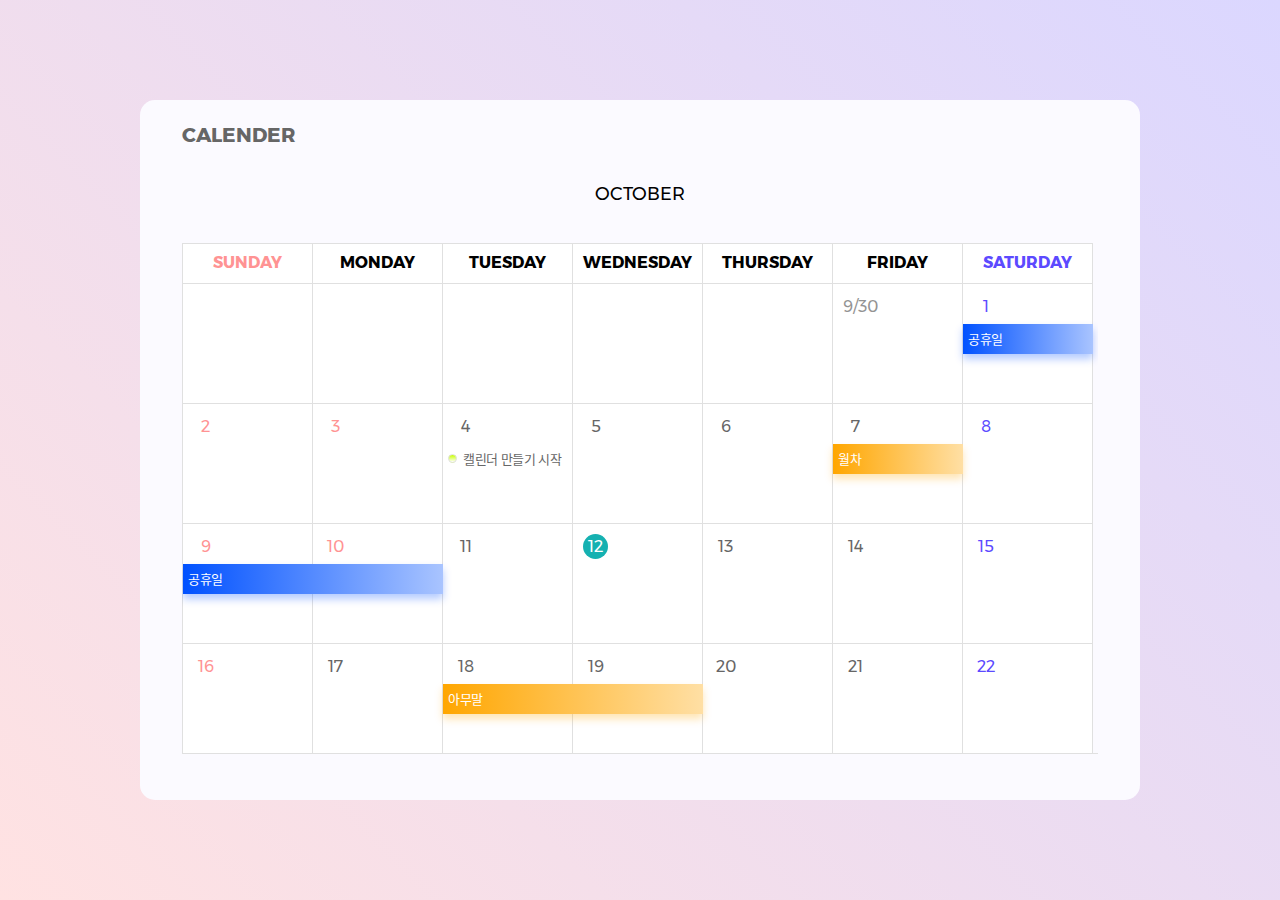
==== commit aa32c8fe: "commit" ====
--- a/calender.html
+++ b/calender.html
@@ -7,7 +7,7 @@
 </head>
 <body>
     <div class="wrap">
-        <div class="inner">
+        <div class="calender_area">
             <h1 class="title">CALENDER</h1>
             <p class="month">OCTOBER</p>
             <table summary="calender">
@@ -56,7 +56,7 @@
                         <td>
                             <div class="schedule">
                                 <span>4</span>
-                                <a href="#none" class="schedule_label day_1">
+                                <a href="#none" class="schedule_label">
                                     <p class="color_01">캘린더 만들기 시작</p>
                                     <div class="schedule_info">
                                         <p class="schedule_title">캘린더 만들기 시작</p>
--- a/css/style.min.css
+++ b/css/style.min.css
@@ -1 +1 @@
-@font-face{font-family:"Montserrat";font-style:normal;font-weight:100;src:url("../fonts/Montserrat-Thin.ttf") format("truetype")}@font-face{font-family:"Montserrat";font-style:normal;font-weight:200;src:url("../fonts/Montserrat-ExtraLight.ttf") format("truetype")}@font-face{font-family:"Montserrat";font-style:normal;font-weight:300;src:url("../fonts/Montserrat-Light.ttf") format("truetype")}@font-face{font-family:"Montserrat";font-style:normal;font-weight:400;src:url("../fonts/Montserrat-Regular.ttf") format("truetype")}@font-face{font-family:"Montserrat";font-style:normal;font-weight:500;src:url("../fonts/Montserrat-Medium.ttf") format("truetype")}@font-face{font-family:"Montserrat";font-style:normal;font-weight:600;src:url("../fonts/Montserrat-SemiBold.ttf") format("truetype")}@font-face{font-family:"Montserrat";font-style:normal;font-weight:700;src:url("../fonts/Montserrat-Bold.ttf") format("truetype")}@font-face{font-family:"Montserrat";font-style:normal;font-weight:800;src:url("../fonts/Montserrat-ExtraBold.ttf") format("truetype")}@font-face{font-family:"Montserrat";font-style:normal;font-weight:900;src:url("../fonts/Montserrat-Black.ttf") format("truetype")}@font-face{font-family:"NotoSansKR";font-style:normal;font-weight:100;src:url("../fonts/NotoSansKR-Thin.woff") format("woff")}@font-face{font-family:"NotoSansKR";font-style:normal;font-weight:300;src:url("../fonts/NotoSansKR-Light.woff") format("woff")}@font-face{font-family:"NotoSansKR";font-style:normal;font-weight:400;src:url("../fonts/NotoSansKR-Regular.woff") format("woff")}@font-face{font-family:"NotoSansKR";font-style:normal;font-weight:500;src:url("../fonts/NotoSansKR-Medium.woff") format("woff")}@font-face{font-family:"NotoSansKR";font-style:normal;font-weight:700;src:url("../fonts/NotoSansKR-Bold.woff") format("woff")}@font-face{font-family:"NotoSansKR";font-style:normal;font-weight:900;src:url("../fonts/NotoSansKR-Black.woff") format("woff")}*{box-sizing:border-box}html,body,div,span,applet,object,iframe,h1,h2,h3,h4,h5,h6,p,blockquote,pre,a,abbr,acronym,address,big,cite,code,del,dfn,em,img,ins,kbd,q,s,samp,small,strike,strong,sub,sup,tt,var,b,u,i,center,dl,dt,dd,ol,ul,li,fieldset,form,label,legend,table,caption,tbody,tfoot,thead,tr,th,td,article,aside,canvas,details,embed,figure,figcaption,footer,header,hgroup,menu,nav,output,ruby,section,summary,time,mark,audio,video,::placeholder,input,select,option,textarea{margin:0;padding:0;border:0;font-family:"Montserrat","NotoSansKR",sans-serif;font-style:normal;vertical-align:baseline}article,aside,details,figcaption,figure,footer,header,hgroup,menu,nav,section{display:block}body{line-height:1;font-size:100%}ol,ul{list-style:none}blockquote,q{quotes:none}blockquote:before,blockquote:after,q:before,q:after{content:"";content:none}table{border-collapse:collapse;border-spacing:0;margin:0}a{text-decoration:none}input:focus,select:focus,textarea:focus{outline:none}.wrap{display:flex;align-items:center;justify-content:center;width:100%;min-width:1000px;height:100vh;background:linear-gradient(45deg, #ffe2e2, #dbd7ff)}.inner{width:1000px;height:700px;padding:25px 42px;background-color:#fbfaff;border-radius:15px;text-align:center}.title{padding-bottom:38px;color:#666;font-size:20px;text-align:left}.month{font-size:18px;padding-bottom:40px}table{width:100%;background-color:#fff}table caption{display:none}table th,table td{border:1px solid #e0e0e0;width:130px}table thead{display:table}table thead th{height:40px;padding:12px 0 0}table thead th:nth-child(1){color:#ff9393}table thead th:nth-child(7){color:#5c4aff}tbody{display:block;overflow:auto;width:100%;height:470px;border-bottom:1px solid #e0e0e0;scrollbar-color:#b4acff #dbd7ff;scrollbar-width:thin}tbody tr{display:table;height:120px}tbody tr:last-child td{border-bottom:0}tbody tr:nth-last-child(1) .schedule_info,tbody tr:nth-last-child(2) .schedule_info{display:none;top:-201px}tbody tr:nth-last-child(1) .schedule_info::after,tbody tr:nth-last-child(2) .schedule_info::after{top:194px;left:20px;border:1px solid #e0e0e0;border-top:0;border-left:0}tbody td{padding:10px;border-top:0;text-align:left}tbody td:nth-child(7) span{color:#5c4aff}tbody td:nth-child(7) .schedule_info{left:-80px}tbody td:nth-child(7) .schedule_info::after{left:165px}tbody td:nth-child(1) span{color:#ff9393}tbody::-webkit-scrollbar{width:5px;background-color:#dbd7ff}tbody::-webkit-scrollbar-thumb{height:30%;background:#b4acff;border-radius:10px}.holiday{color:#ff9393}span{display:inline-block;width:25px;height:25px;color:#666;line-height:25px;text-align:center}span.today{position:relative;border-radius:50%;color:#fff;background-color:#15b1b1}.another_month>span,.another_month .schedule_label>p{opacity:.7}.schedule{position:relative}.schedule .schedule_label{display:block;position:absolute;padding:10px 0;height:50px;top:20px;left:-10px;font-size:13px;line-height:30px;letter-spacing:-0.35px}.schedule .schedule_label>p{height:30px;color:#fff;padding:0 5px}.schedule .schedule_label>p.color_01{position:relative;padding:0 0 0 20px;color:#666}.schedule .schedule_label>p.color_01::before{position:absolute;content:"";width:7px;height:7px;left:5px;top:10px;border:1px solid #e0e0e0;border-radius:50%;background:linear-gradient(#c8ff00, #ffffff)}.schedule .schedule_label>p.color_02{background:linear-gradient(90deg, #ffa600, #ffdfa4);box-shadow:0 5px 8px rgba(255,166,0,.3)}.schedule .schedule_label>p.color_03{background:linear-gradient(90deg, #0051ff, #a9c4ff);box-shadow:0 5px 8px rgba(0,81,255,.3)}.schedule .schedule_label>p.color_04{background:linear-gradient(90deg, #5900ff, #d376ff);box-shadow:0 5px 8px rgba(89,0,255,.3)}.schedule .schedule_label.day_1{width:130px}.schedule .schedule_label.day_2{width:260px}.schedule .schedule_label.day_3{width:390px}.schedule .schedule_label.day_4{width:520px}.schedule .schedule_label.day_5{width:650px}.schedule .schedule_label.day_6{width:780px}.schedule .schedule_label.day_7{width:910px}.schedule .schedule_label:hover .schedule_info{display:block}.schedule .schedule_info{display:none;position:absolute;width:200px;height:200px;top:50px;left:10px;padding:20px 10px;border-radius:10px;border:1px solid #e0e0e0;color:#666;line-height:1;background-color:#fefefe;box-shadow:0 5px 8px rgba(0,0,0,.3);z-index:100}.schedule .schedule_info::after{content:"";position:absolute;width:10px;height:10px;top:-6px;left:20px;border:1px solid #e0e0e0;border-bottom:0;border-right:0;transform:rotate(45deg);background-color:#fefefe}.schedule .schedule_info .schedule_title{font-size:15px;font-weight:bold}.schedule .schedule_info .date{padding-top:5px;font-size:12px}.schedule .schedule_info .note{margin-top:10px;font-size:12px;font-weight:500;color:#666}.schedule .schedule_info textarea{width:100%;height:90px;padding:5px;border:1px solid #e0e0e0;font-size:12px;resize:none;scrollbar-color:#b6b6b6 #f1f1f1;scrollbar-width:thin}.schedule .schedule_info textarea::placeholder{color:#999}.schedule .schedule_info textarea::-webkit-scrollbar{width:5px;background-color:#f1f1f1}.schedule .schedule_info textarea::-webkit-scrollbar-thumb{height:30%;background:#b6b6b6;border-radius:10px}+@font-face{font-family:"Montserrat";font-style:normal;font-weight:100;src:url("../fonts/Montserrat-Thin.ttf") format("truetype")}@font-face{font-family:"Montserrat";font-style:normal;font-weight:200;src:url("../fonts/Montserrat-ExtraLight.ttf") format("truetype")}@font-face{font-family:"Montserrat";font-style:normal;font-weight:300;src:url("../fonts/Montserrat-Light.ttf") format("truetype")}@font-face{font-family:"Montserrat";font-style:normal;font-weight:400;src:url("../fonts/Montserrat-Regular.ttf") format("truetype")}@font-face{font-family:"Montserrat";font-style:normal;font-weight:500;src:url("../fonts/Montserrat-Medium.ttf") format("truetype")}@font-face{font-family:"Montserrat";font-style:normal;font-weight:600;src:url("../fonts/Montserrat-SemiBold.ttf") format("truetype")}@font-face{font-family:"Montserrat";font-style:normal;font-weight:700;src:url("../fonts/Montserrat-Bold.ttf") format("truetype")}@font-face{font-family:"Montserrat";font-style:normal;font-weight:800;src:url("../fonts/Montserrat-ExtraBold.ttf") format("truetype")}@font-face{font-family:"Montserrat";font-style:normal;font-weight:900;src:url("../fonts/Montserrat-Black.ttf") format("truetype")}@font-face{font-family:"NotoSansKR";font-style:normal;font-weight:100;src:url("../fonts/NotoSansKR-Thin.woff") format("woff")}@font-face{font-family:"NotoSansKR";font-style:normal;font-weight:300;src:url("../fonts/NotoSansKR-Light.woff") format("woff")}@font-face{font-family:"NotoSansKR";font-style:normal;font-weight:400;src:url("../fonts/NotoSansKR-Regular.woff") format("woff")}@font-face{font-family:"NotoSansKR";font-style:normal;font-weight:500;src:url("../fonts/NotoSansKR-Medium.woff") format("woff")}@font-face{font-family:"NotoSansKR";font-style:normal;font-weight:700;src:url("../fonts/NotoSansKR-Bold.woff") format("woff")}@font-face{font-family:"NotoSansKR";font-style:normal;font-weight:900;src:url("../fonts/NotoSansKR-Black.woff") format("woff")}*{box-sizing:border-box}html,body,div,span,applet,object,iframe,h1,h2,h3,h4,h5,h6,p,blockquote,pre,a,abbr,acronym,address,big,cite,code,del,dfn,em,img,ins,kbd,q,s,samp,small,strike,strong,sub,sup,tt,var,b,u,i,center,dl,dt,dd,ol,ul,li,fieldset,form,label,legend,table,caption,tbody,tfoot,thead,tr,th,td,article,aside,canvas,details,embed,figure,figcaption,footer,header,hgroup,menu,nav,output,ruby,section,summary,time,mark,audio,video,::placeholder,input,select,option,textarea{margin:0;padding:0;border:0;font-family:"Montserrat","NotoSansKR",sans-serif;font-style:normal;vertical-align:baseline}article,aside,details,figcaption,figure,footer,header,hgroup,menu,nav,section{display:block}body{line-height:1;font-size:100%}ol,ul{list-style:none}blockquote,q{quotes:none}blockquote:before,blockquote:after,q:before,q:after{content:"";content:none}table{border-collapse:collapse;border-spacing:0;margin:0}a{text-decoration:none}input:focus,select:focus,textarea:focus{outline:none}.wrap{display:flex;align-items:center;justify-content:center;width:100%;min-width:1000px;height:100vh;background:linear-gradient(45deg, #ffe2e2, #dbd7ff)}.calender_area{width:1000px;height:700px;padding:25px 42px;background-color:#fbfaff;border-radius:15px;text-align:center}.title{color:#666;font-size:20px;text-align:left}.month{font-size:18px;padding:40px 0}table{width:100%}table caption{display:none}table th,table td{width:130px;border:1px solid #e0e0e0;background-color:#fff}table thead{display:table}table thead th{height:40px;padding:11px 0}table thead th:nth-child(1){color:#ff9393}table thead th:nth-child(7){color:#5c4aff}tbody{display:block;overflow-y:auto;width:100%;height:470px;border-bottom:1px solid #e0e0e0;scrollbar-color:#b4acff #dbd7ff;scrollbar-width:thin}tbody tr{display:table;height:120px}tbody tr:last-child td{border-bottom:0}tbody tr:nth-last-child(1) .schedule_info,tbody tr:nth-last-child(2) .schedule_info{display:none;top:-201px}tbody tr:nth-last-child(1) .schedule_info::after,tbody tr:nth-last-child(2) .schedule_info::after{top:193px;left:20px;border:1px solid #e0e0e0;border-top:0;border-left:0}tbody td{padding:10px;border-top:0;text-align:left}tbody td span{display:inline-block;width:25px;height:25px;color:#666;line-height:25px;text-align:center}tbody td span.today{position:relative;border-radius:50%;color:#fff;background-color:#15b1b1}tbody td:nth-child(1) span{color:#ff9393}tbody td:nth-child(7) span{color:#5c4aff}tbody td:nth-child(7) .schedule_info{left:-80px}tbody td:nth-child(7) .schedule_info::after{left:165px}tbody::-webkit-scrollbar{width:5px;background-color:#dbd7ff}tbody::-webkit-scrollbar-thumb{height:30%;background:#b4acff;border-radius:10px}.holiday{color:#ff9393}.another_month>span,.another_month .schedule_label>p{opacity:.7}.schedule{position:relative}.schedule .schedule_label{display:block;position:absolute;padding:10px 0;height:50px;top:20px;left:-10px;font-size:13px;line-height:30px;letter-spacing:-0.35px}.schedule .schedule_label>p{height:30px;color:#fff;padding:0 5px}.schedule .schedule_label>p.color_01{position:relative;padding:0 0 0 20px;color:#666}.schedule .schedule_label>p.color_01::before{position:absolute;content:"";width:7px;height:7px;left:5px;top:10px;border:1px solid #e0e0e0;border-radius:50%;background:linear-gradient(#c8ff00, #ffffff)}.schedule .schedule_label>p.color_02{background:linear-gradient(90deg, #ffa600, #ffdfa4);box-shadow:0 5px 8px rgba(255,166,0,.3)}.schedule .schedule_label>p.color_03{background:linear-gradient(90deg, #0051ff, #a9c4ff);box-shadow:0 5px 8px rgba(0,81,255,.3)}.schedule .schedule_label>p.color_04{background:linear-gradient(90deg, #5900ff, #d376ff);box-shadow:0 5px 8px rgba(89,0,255,.3)}.schedule .schedule_label.day_1{width:130px}.schedule .schedule_label.day_2{width:260px}.schedule .schedule_label.day_3{width:390px}.schedule .schedule_label.day_4{width:520px}.schedule .schedule_label.day_5{width:650px}.schedule .schedule_label.day_6{width:780px}.schedule .schedule_label.day_7{width:910px}.schedule .schedule_label:hover .schedule_info{display:block}.schedule .schedule_info{display:none;position:absolute;width:200px;height:200px;top:50px;left:10px;padding:20px 10px;border-radius:10px;border:1px solid #e0e0e0;color:#666;line-height:1;background-color:#fefefe;box-shadow:0 5px 8px rgba(0,0,0,.3);z-index:100}.schedule .schedule_info::after{content:"";position:absolute;width:10px;height:10px;top:-6px;left:20px;border:1px solid #e0e0e0;border-bottom:0;border-right:0;transform:rotate(45deg);background-color:#fefefe}.schedule .schedule_info .schedule_title{font-size:15px;font-weight:bold}.schedule .schedule_info .date{padding-top:5px;font-size:12px}.schedule .schedule_info .note{margin-top:10px;font-size:12px;font-weight:500;color:#666}.schedule .schedule_info textarea{width:100%;height:90px;padding:5px;border:1px solid #e0e0e0;font-size:12px;resize:none;scrollbar-color:#b6b6b6 #f1f1f1;scrollbar-width:thin}.schedule .schedule_info textarea::placeholder{color:#999}.schedule .schedule_info textarea::-webkit-scrollbar{width:5px;background-color:#f1f1f1}.schedule .schedule_info textarea::-webkit-scrollbar-thumb{height:30%;background:#b6b6b6;border-radius:10px}